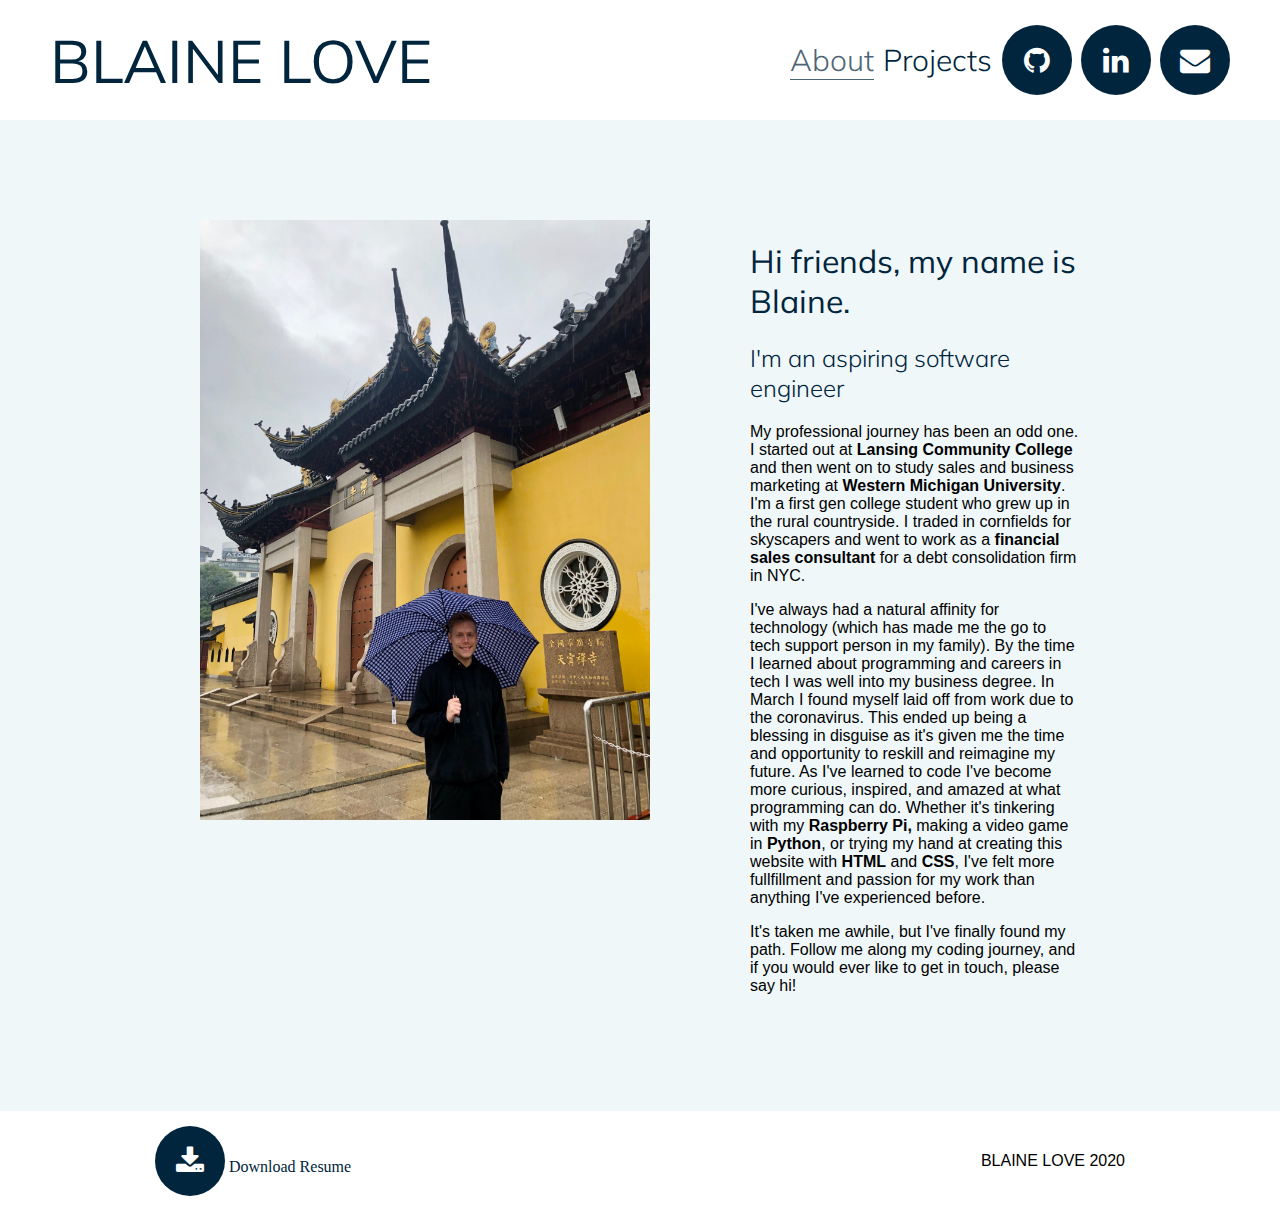
==== index.html @ db6b9834 "first commit" ====
<!DOCTYPE html>
<html lang="en" dir="ltr">
  <head>
    <!-- Global site tag (gtag.js) - Google Analytics -->
<script async src="https://www.googletagmanager.com/gtag/js?id=UA-117089209-1"></script>
<script>
  window.dataLayer = window.dataLayer || [];
  function gtag(){dataLayer.push(arguments);}
  gtag('js', new Date());

  gtag('config', 'UA-117089209-1');
</script>
    <meta charset="utf-8">
    <title>Blaine Love</title>
    <link rel="shortcut icon" href="favicon.ico" type="image/x-icon">
    <link rel="icon" href="favicon.ico" type="image/x-icon">
    <link rel="stylesheet" href="https://cdnjs.cloudflare.com/ajax/libs/font-awesome/4.7.0/css/font-awesome.min.css">
    <link href="https://fonts.googleapis.com/css?family=Muli:300,400" rel="stylesheet">
    <link rel="stylesheet" href="Stylesheets/main.css">
    <link rel="stylesheet" href="Stylesheets/queries.css">
    <meta name="viewport" content="width=device-width, initial-scale=1, shrink-to-fit=no">
  </head>
  <body>
    <div class="site">

      <div class="header1">
        <h1><a href="index.html">BLAINE LOVE</a></h1>
      </div>

      <div class="header2">
        <nav>
          <ul>
            <li><a href="index.html" class="current">About</a></li>
            <li><a href="projects.html">Projects</a></li>
            <li><a aria-label="Github" href="https://github.com/blainelove" class="fa fa-github" target="_blank"></a></li>
            <li><a aria-label="LinkedIn" href="https://www.linkedin.com/in/blaine-love/" class="fa fa-linkedin" target="_blank"></a></li>
            <li><a aria-label="Email" href="mailto:blainelove94@gmail.com" class="fa fa-envelope" target="_blank"></a></li>
          </ul>
        </nav>
      </div>


      <div class="main1">
        <img id="headshot" src="Images/headshot.jpeg" alt="Blaine in China">
      <p></p>
      </div>

      <div class="main2">
        <h1>Hi friends, my name is Blaine.</h1>
        <h2>I'm an aspiring software engineer</h2>
        <p>
          My professional journey has been an odd one. I started out at <strong>Lansing Community College</strong> and then went on
          to study sales and business marketing at <strong>Western Michigan University</strong>. I'm a first gen college student who
          grew up in the rural countryside. I traded in cornfields for skyscapers and went to work as a <strong>financial sales consultant</strong>
          for a debt consolidation firm in NYC.           
        </p>
        <p>
          I've always had a natural affinity for technology (which has made me the go to tech support person in my family).
          By the time I learned about programming and careers in tech I was well into my business degree.
          In March I found myself laid off from work due to the coronavirus. This ended up being a blessing in disguise
          as it's given me the time and opportunity to reskill and reimagine my future. As I've learned to code I've become
          more curious, inspired, and amazed at what programming can do. Whether it's tinkering with my <strong>Raspberry Pi,</strong> making a
          video game in <strong>Python</strong>, or trying my hand at creating this website with <strong>HTML</strong> and <strong>CSS</strong>, 
          I've felt more fullfillment and passion for my work than anything I've experienced before.
        </p>
        <p>It's taken me awhile, but I've finally found my path.
          Follow me along my coding journey, and if you would ever like to get in touch, please say hi!</p>
      </div>



      <footer class="footer">
        <a aria-label="Resume" href="Images/Resume.pdf" class="button" target="_blank"><i class="fa fa-download"></i> Download Resume</a>
        <p></p>
        <p></p>
        <p>BLAINE LOVE 2020</p>
        <a aria-label="Github" href="https://github.com/blainelove" class="fa fa-github" target="_blank"></a>
        <a aria-label="LinkedIn" href="https://www.linkedin.com/in/blaine-love/" class="fa fa-linkedin" target="_blank"></a>
        <a aria-label="Email" href="mailto:blainelove94@gmail.com" class="fa fa-envelope" target="_blank"></a>
      </footer>

      <button onclick="topFunction()" id="myBtn" title="Go to top">Top</button>
      <script>
      // When the user scrolls down 20px from the top of the document, show the button
      window.onscroll = function() {scrollFunction()};

      function scrollFunction() {
          if (document.body.scrollTop > 20 || document.documentElement.scrollTop > 20) {
              document.getElementById("myBtn").style.display = "block";
          } else {
              document.getElementById("myBtn").style.display = "none";
          }
      }

      // When the user clicks on the button, scroll to the top of the document
      function topFunction() {
          document.body.scrollTop = 0;
          document.documentElement.scrollTop = 0;
      }
      </script>

    </div>
  </body>
</html>
---- Stylesheets/main.css ----
/* *{
  box-sizing: border-box;
  padding: 0;
  margin: 0;
} */

/* body{
  background-color: #EFF7F9;
} */

/* Global Defaults */
html, body {
margin: 0px;
padding: 0px;
border: 0px;
}


.site > *{
  padding: 50px;
}

.site > header{
  padding:0px;
}
h1 {
  font-family: 'Muli', sans-serif;
  font-weight:400;
  color: #00253d;
}

.header1 h1 {
  font-size: 60px;
}

h2 {
  font-family: 'Muli', sans-serif;
  font-weight:300;
  color: #00253d;
}

p {
  font-family: 'Georgia', sans-serif;
}

.site {
  display: grid;
  grid-template-rows: auto 120px auto 0px;
  grid-template-columns: 1fr 1fr;
  grid-column-gap: 0px;
  /* grid-row-gap: 50px;
  grid-column-gap: 50px; */
  grid-template-areas:
    "banner banner"
    "header1 header2"
    "main1 main2"
    "footer footer";
  /* justify-content: space-evenly; */
}

.banner {
  grid-area: banner;
  /* justify-self: stretch; */
  /* align-self: stretch; */
}

.header1 {
  grid-area: header1;
  align-self: center;
  /* padding-left: 100px; */
}

.header2 {
  grid-area: header2;
  /* justify-self: end; */
  align-self: center;
  /* padding-right: 50px; */
}


.main1 {
  grid-area: main1;
  background-color: #EFF7F9;
  padding-left: 200px;
  padding-top: 100px;
  padding-bottom: 100px;
}

.main2 {
  grid-area: main2;
  background-color: #EFF7F9;
  padding-right: 200px;
  padding-top: 100px;
  padding-bottom: 100px;
}

.footer {
  grid-area: footer;
  display: flex;
  align-items:center;
justify-content: center;
justify-content: space-around;
}

nav ul {
  display: flex;
  justify-content: space-between;
  /* align-content: center; */
  list-style-type: none;
  font-size: 30px;
  align-items: center;
  font-family: 'Muli', sans-serif;
  font-weight:300;
  color: #00253d;
}

a {
  text-decoration: none;
  color: #00253d;
}

a:hover {
  opacity: 0.7;
}

a.current {
  opacity: 0.7;
  border-bottom: 1px solid;
}

div h1 a:hover {
  opacity: 1;
}


/* a:visited { text-decoration: none; color:#00253d;  }
a:hover { text-decoration: none; opacity: 0.7; }
a:focus { text-decoration: none; color:#00253d; }
a: { text-decoration: none; color:red; } */

/* Style all font awesome icons */
.fa {
    padding: 20px;
    font-size: 30px;
    width: 30px;
    text-align: center;
    text-decoration: none;
    border-radius: 50%;
}
/* Add a hover effect if you want */
.fa:hover {
    opacity: 0.7;
    /* background-color: #777; */
}
/* linkedin */
.fa-linkedin {
    background: #00253d;
    color: white;
}
/* envelope */
.fa-envelope {
    background: #00253d;
    color: white;
}
/* Github */
.fa-github {
  background: #00253d;
  color: white;
}
/* Download */
.fa-download {
  background: #00253d;
  color: white;
}


header img {
      width: 100%;
      height: 200px;
      background-size: cover;
}

.footer a.fa.fa-envelope {
  display: none;
}
.footer a.fa.fa-linkedin {
  display: none;
}
.footer a.fa.fa-github {
  display: none;
}

.header1 a.fa.fa-envelope {
  display: none;
}
.header1 a.fa.fa-linkedin {
  display: none;
}
.header1 a.fa.fa-github {
  display: none;
}

#headshot {
  width: auto;
  max-width: 550px;
  height: auto;
  max-height: 600px;
}

#myBtn {
    display: none; /* Hidden by default */
    position: fixed; /* Fixed/sticky position */
    bottom: 20px; /* Place the button at the bottom of the page */
    right: 30px; /* Place the button 30px from the right */
    z-index: 99; /* Make sure it does not overlap */
    border: none; /* Remove borders */
    outline: none; /* Remove outline */
    background-color: #00253d; /* Set a background color */
    color: white; /* Text color */
    cursor: pointer; /* Add a mouse pointer on hover */
    padding: 15px; /* Some padding */
    border-radius: 10px; /* Rounded corners */
    font-size: 18px; /* Increase font size */
}

#myBtn:hover {
    opacity: 0.7;
}
---- Stylesheets/queries.css ----
@media only screen and (max-width : 700px) {
  .site {
    grid-template-rows: auto 100px 175px auto auto 0px;
    grid-template-areas:
      "header1"
      "header2"
      "main1"
      "main2"
      "footer";
  }
  .header1 {
    justify-self: center;
  }
  .header2 nav ul {
    float: none;
    display: block;
    /* text-align: center; */
    justify-self: center;
    text-align: center;
  }

  .header2 nav ul li:hover {
    background-color: #00253d;
    opacity: 0.7;
  }

  li:hover a { color: white }


  div .main1 {
    padding-left: 200px;
    padding-bottom: 0;
  }
  .main1 {
    padding-right: 200px;
  }
  div .main2 {
    padding-left: 200px;
  }
  .main2 {
    padding-right: 200px;
  }
  a.fa.fa-envelope {
    display: none;
  }
  a.fa.fa-linkedin {
    display: none;
  }
  a.fa.fa-github {
    display: none;
  }
  .footer a.fa.fa-envelope {
    display: inline-block;
  }
  .footer a.fa.fa-linkedin {
    display: inline-block;
  }
  .footer a.fa.fa-github {
    display: inline-block;
  }
  #headshot {
    width: auto;
    max-width: 250px;
    height: auto; 
    max-height: 300px;
  }
}

@media only screen and (min-width : 701px) and (max-width : 1200px) {
  .site {
    grid-template-rows: auto 100px 200px auto auto 0px;
    grid-template-columns: auto;
    grid-template-areas:
      "header1"
      "header2"
      "main1"
      "main2"
      "footer";
  }
  .header1 {
    justify-self: end;
  }

  .header1 h1 {
    display: inline-block;
    padding-right: 150px;
  }

  .header1 a.fa.fa-linkedin {
    display: inline-block;
  }

  .header1 a.fa.fa-envelope {
    display: inline-block;
  }

  .header1 a.fa.fa-github {
    display: inline-block;
  }

  .header2 nav ul {
    float: none;
    display: block;
    /* text-align: center; */
    justify-self: center;
    text-align: center;
  }

  .header2 nav ul li:hover {
    background-color: #00253d;
    opacity: 0.7;
  }

  li:hover a { color: white }

  div .main1 {
    padding-left: 400px;
    padding-bottom: 0;
  }
  .main1 {
    padding-right: 200px;
  }
  div .main2 {
    padding-left: 200px;
  }
  .main2 {
    padding-right: 200px;
  }
  a.fa.fa-envelope {
    display: none;
  }
  a.fa.fa-linkedin {
    display: none;
  }
  a.fa.fa-github {
    display: none;
  }
  #headshot {
    width: auto;
    max-width: 250px;
    height: auto;
    max-height: 300px;
  }

}
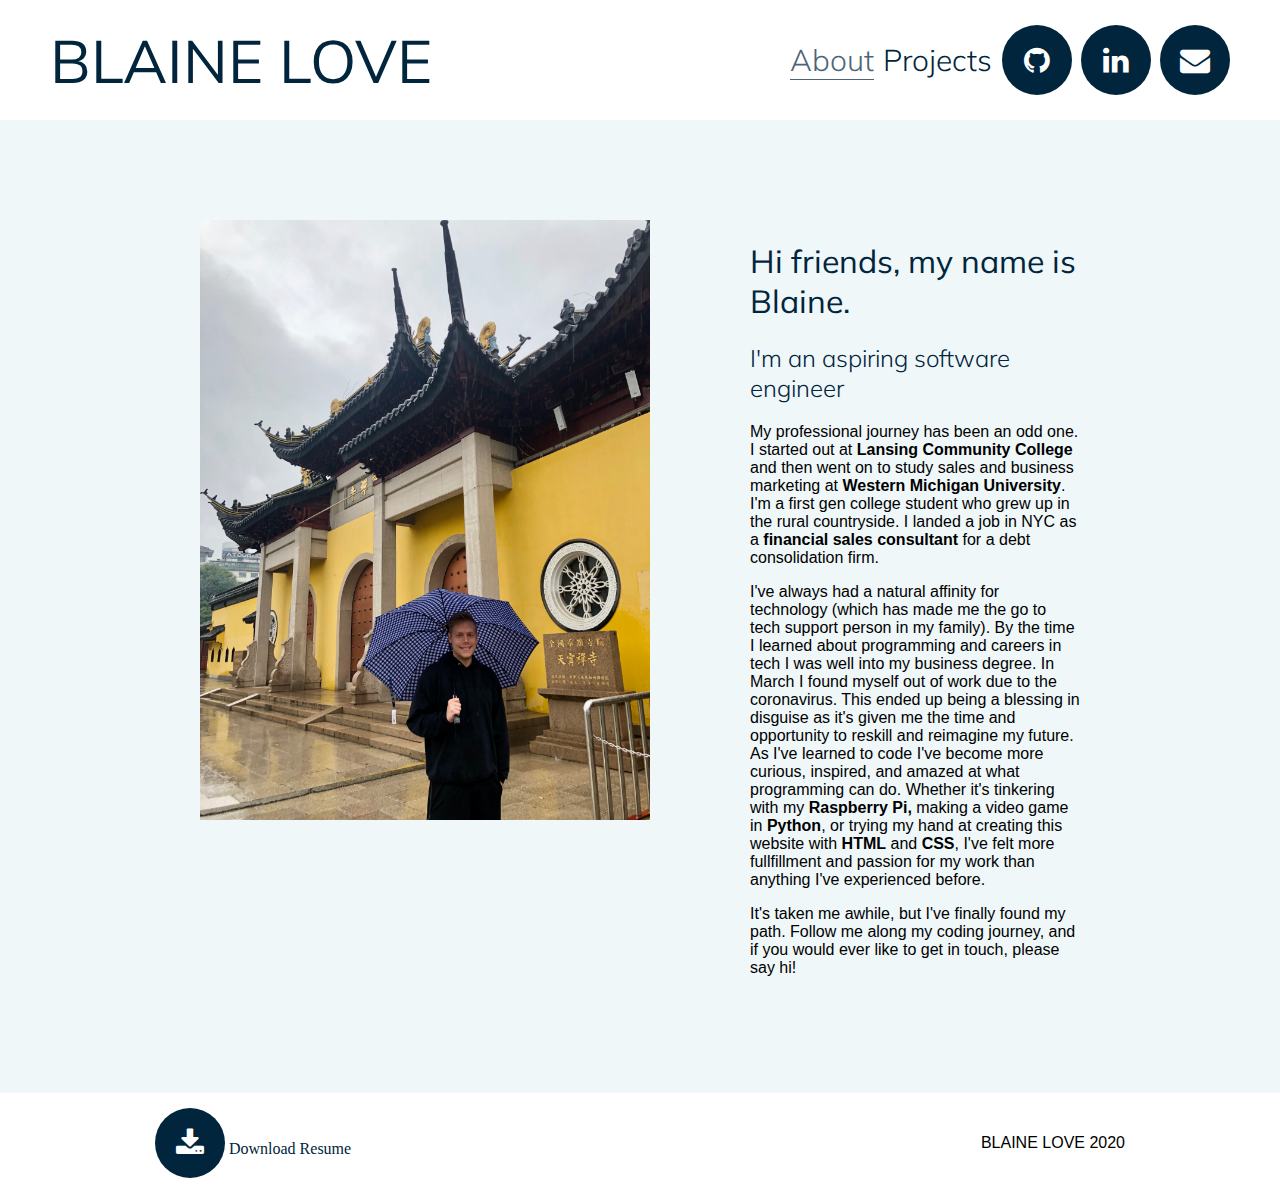
==== commit 05d75ee2: "Updating projects page and bio text" ====
--- a/index.html
+++ b/index.html
@@ -51,13 +51,13 @@
         <p>
           My professional journey has been an odd one. I started out at <strong>Lansing Community College</strong> and then went on
           to study sales and business marketing at <strong>Western Michigan University</strong>. I'm a first gen college student who
-          grew up in the rural countryside. I traded in cornfields for skyscapers and went to work as a <strong>financial sales consultant</strong>
-          for a debt consolidation firm in NYC.           
+          grew up in the rural countryside. I landed a job in NYC as a <strong>financial sales consultant</strong>
+          for a debt consolidation firm.           
         </p>
         <p>
           I've always had a natural affinity for technology (which has made me the go to tech support person in my family).
           By the time I learned about programming and careers in tech I was well into my business degree.
-          In March I found myself laid off from work due to the coronavirus. This ended up being a blessing in disguise
+          In March I found myself out of work due to the coronavirus. This ended up being a blessing in disguise
           as it's given me the time and opportunity to reskill and reimagine my future. As I've learned to code I've become
           more curious, inspired, and amazed at what programming can do. Whether it's tinkering with my <strong>Raspberry Pi,</strong> making a
           video game in <strong>Python</strong>, or trying my hand at creating this website with <strong>HTML</strong> and <strong>CSS</strong>, 
